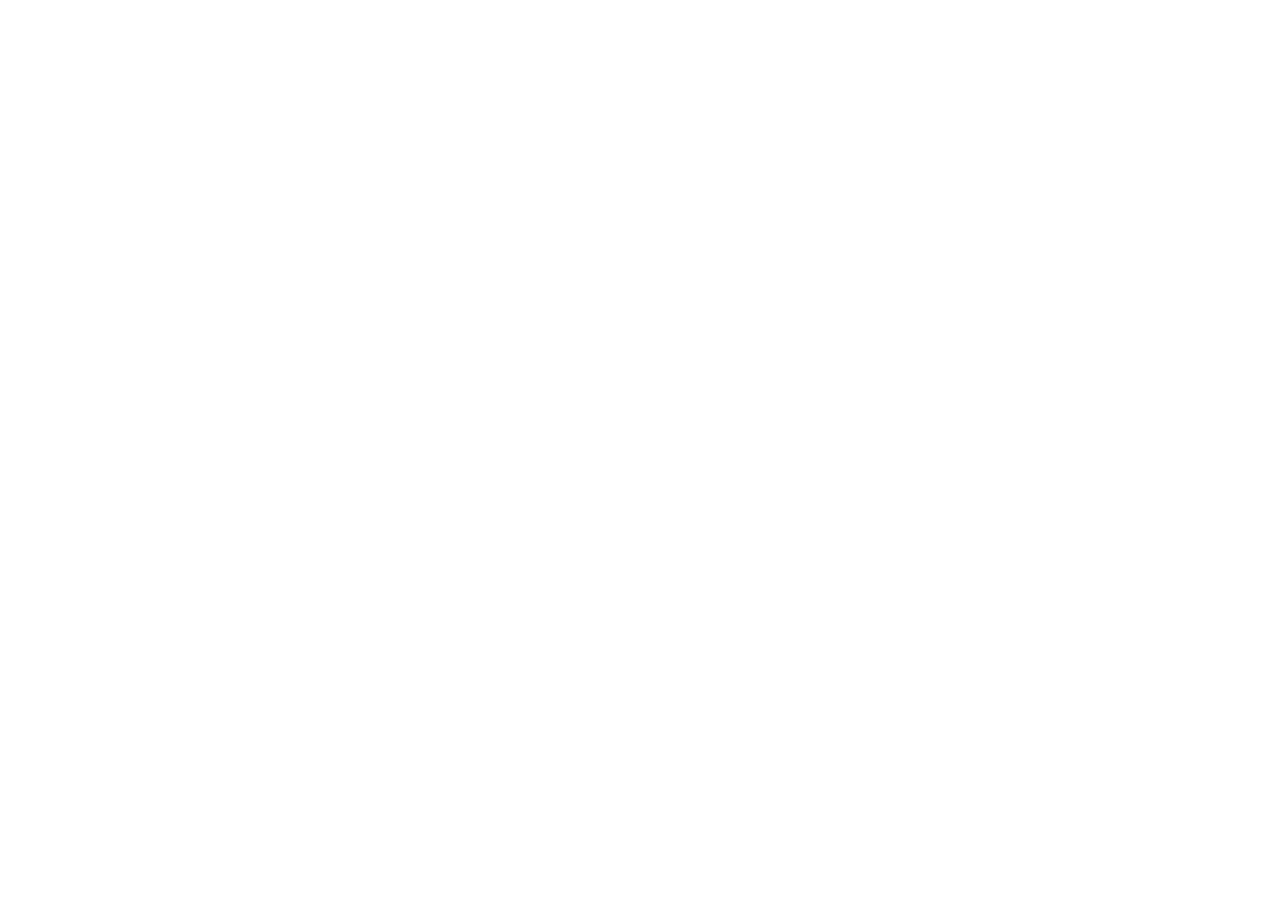
==== backstage-talks/index.html @ 86a78879 "Initial setup and Add Backstage Talks project structure" ====
<!doctype html>
<html lang="en">
  <head>
    <meta charset="UTF-8" />
    <meta name="viewport" content="width=device-width, initial-scale=1.0" />
    <title>Backstage Talks</title>
    <link rel="stylesheet" href="style.css" />
  </head>
  <body></body>
</html>
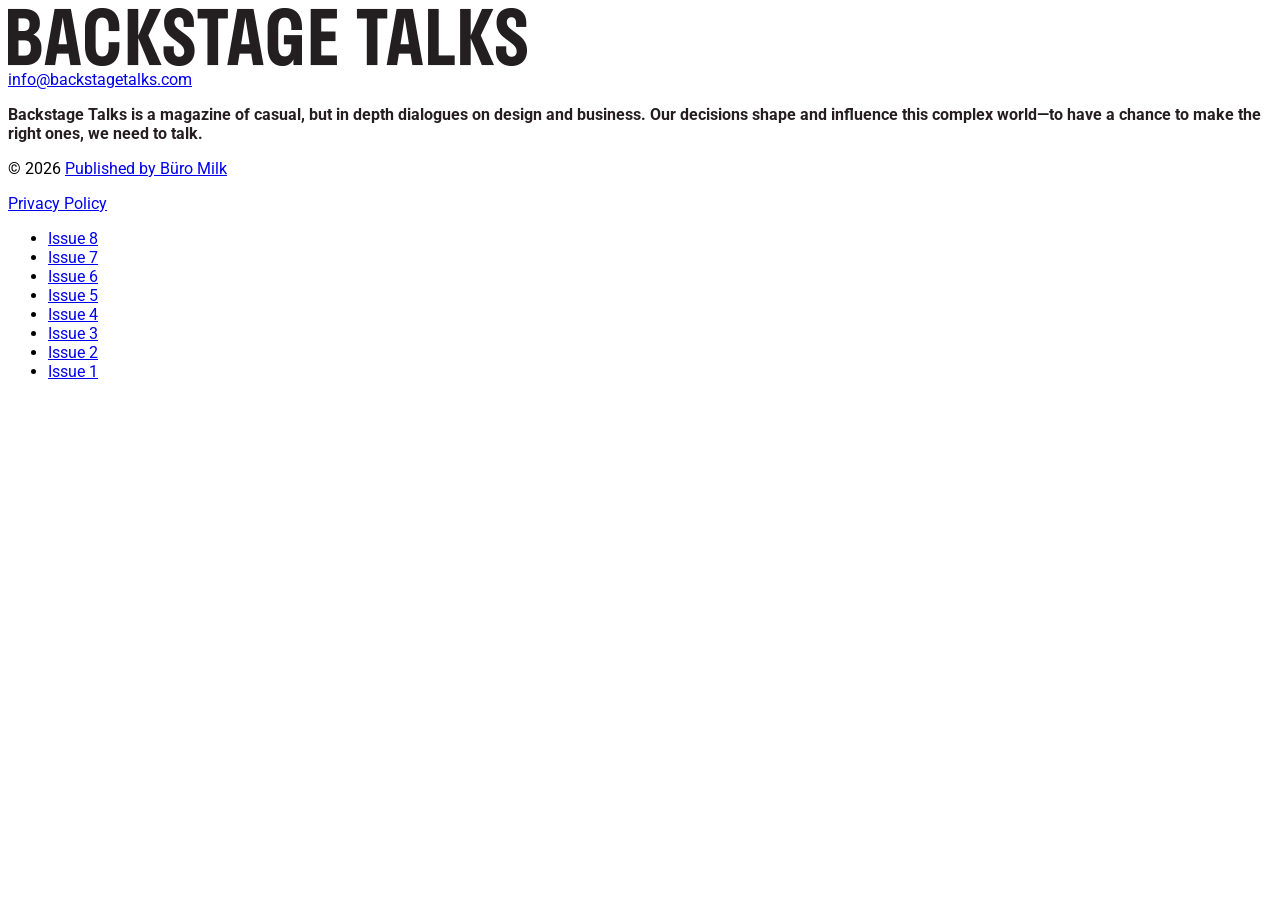
==== commit baa9baee: "Initial content and structure" ====
--- a/backstage-talks/index.html
+++ b/backstage-talks/index.html
@@ -3,8 +3,39 @@
   <head>
     <meta charset="UTF-8" />
     <meta name="viewport" content="width=device-width, initial-scale=1.0" />
+    <link rel="preconnect" href="https://fonts.googleapis.com" />
+    <link rel="preconnect" href="https://fonts.gstatic.com" crossorigin />
+    <link
+      href="https://fonts.googleapis.com/css2?family=Roboto:ital,wght@0,100..900;1,100..900&display=swap"
+      rel="stylesheet"
+    />
     <title>Backstage Talks</title>
     <link rel="stylesheet" href="style.css" />
   </head>
-  <body></body>
+  <body>
+    <div>
+      <img src="backstage-talks-logo.png" alt="logo" />
+    </div>
+
+    <a href="#">info@backstagetalks.com</a>
+
+    <p class="main-text">
+      Backstage Talks is a magazine of casual, but in depth dialogues on design
+      and business. Our decisions shape and influence this complex world—to have
+      a chance to make the right ones, we need to talk.
+    </p>
+    <p class="copyright">&copy 2026 <a href="#">Published by Büro Milk</a></p>
+    <a href="#" class="privacy-policy">Privacy Policy</a>
+
+    <ul class="menu">
+      <li><a href="#">Issue 8</a></li>
+      <li><a href="#">Issue 7</a></li>
+      <li><a href="#">Issue 6</a></li>
+      <li><a href="#">Issue 5</a></li>
+      <li><a href="#">Issue 4</a></li>
+      <li><a href="#">Issue 3</a></li>
+      <li><a href="#">Issue 2</a></li>
+      <li><a href="#">Issue 1</a></li>
+    </ul>
+  </body>
 </html>
--- a/backstage-talks/style.css
+++ b/backstage-talks/style.css
@@ -0,0 +1,12 @@
+* {
+  box-sizing: border-box;
+}
+
+body {
+  font-family: Roboto, sans-serif;
+}
+
+.main-text {
+  font-weight: bold;
+  color: #251d20;
+}
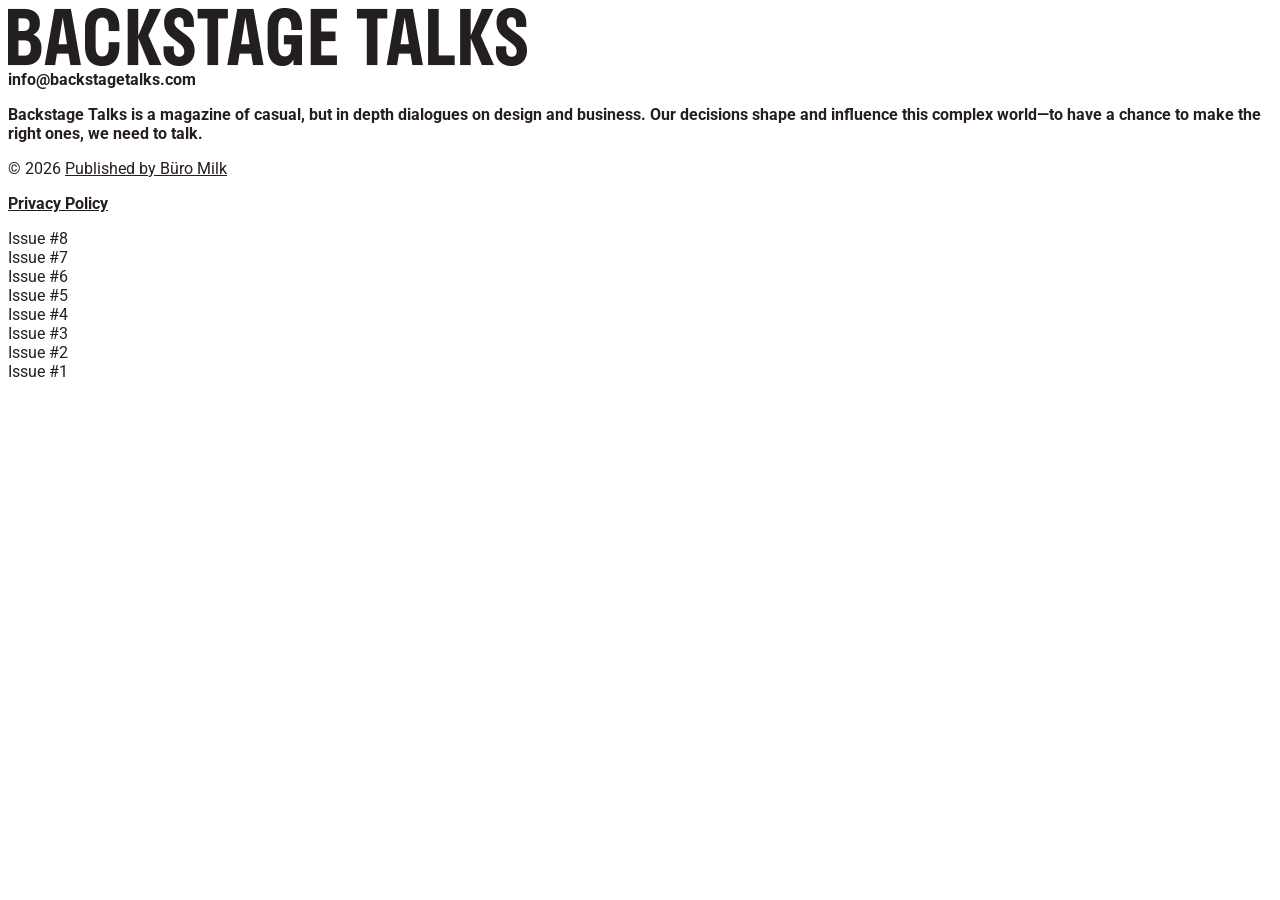
==== commit ca65ff16: "Add base styling and link interactions" ====
--- a/backstage-talks/index.html
+++ b/backstage-talks/index.html
@@ -14,28 +14,30 @@
   </head>
   <body>
     <div>
-      <img src="backstage-talks-logo.png" alt="logo" />
+      <img src="images/backstage-talks-logo.png" alt="logo" />
     </div>
 
-    <a href="#">info@backstagetalks.com</a>
+    <a class="contact-link" href="#">info@backstagetalks.com</a>
 
     <p class="main-text">
       Backstage Talks is a magazine of casual, but in depth dialogues on design
       and business. Our decisions shape and influence this complex world—to have
       a chance to make the right ones, we need to talk.
     </p>
-    <p class="copyright">&copy 2026 <a href="#">Published by Büro Milk</a></p>
+    <p class="copyright">
+      &copy 2026 <a class="publisher-link" href="#">Published by Büro Milk</a>
+    </p>
     <a href="#" class="privacy-policy">Privacy Policy</a>
 
     <ul class="menu">
-      <li><a href="#">Issue 8</a></li>
-      <li><a href="#">Issue 7</a></li>
-      <li><a href="#">Issue 6</a></li>
-      <li><a href="#">Issue 5</a></li>
-      <li><a href="#">Issue 4</a></li>
-      <li><a href="#">Issue 3</a></li>
-      <li><a href="#">Issue 2</a></li>
-      <li><a href="#">Issue 1</a></li>
+      <li><a class="menu-link" href="#">Issue #8</a></li>
+      <li><a class="menu-link" href="#">Issue #7</a></li>
+      <li><a class="menu-link" href="#">Issue #6</a></li>
+      <li><a class="menu-link" href="#">Issue #5</a></li>
+      <li><a class="menu-link" href="#">Issue #4</a></li>
+      <li><a class="menu-link" href="#">Issue #3</a></li>
+      <li><a class="menu-link" href="#">Issue #2</a></li>
+      <li><a class="menu-link" href="#">Issue #1</a></li>
     </ul>
   </body>
 </html>
--- a/backstage-talks/style.css
+++ b/backstage-talks/style.css
@@ -10,3 +10,35 @@
   font-weight: bold;
   color: #251d20;
 }
+
+.copyright,
+.publisher-link {
+  color: #251d20;
+}
+
+.privacy-policy,
+.contact-link {
+  color: #251d20;
+  font-weight: bold;
+}
+
+.menu {
+  list-style: none;
+  padding: 0;
+}
+
+.menu-link,
+.contact-link {
+  color: #251d20;
+  text-decoration: none;
+}
+
+.menu-link:hover,
+.contact-link:hover {
+  text-decoration: underline;
+}
+
+.publisher-link:hover,
+.privacy-policy:hover {
+  text-decoration: none;
+}
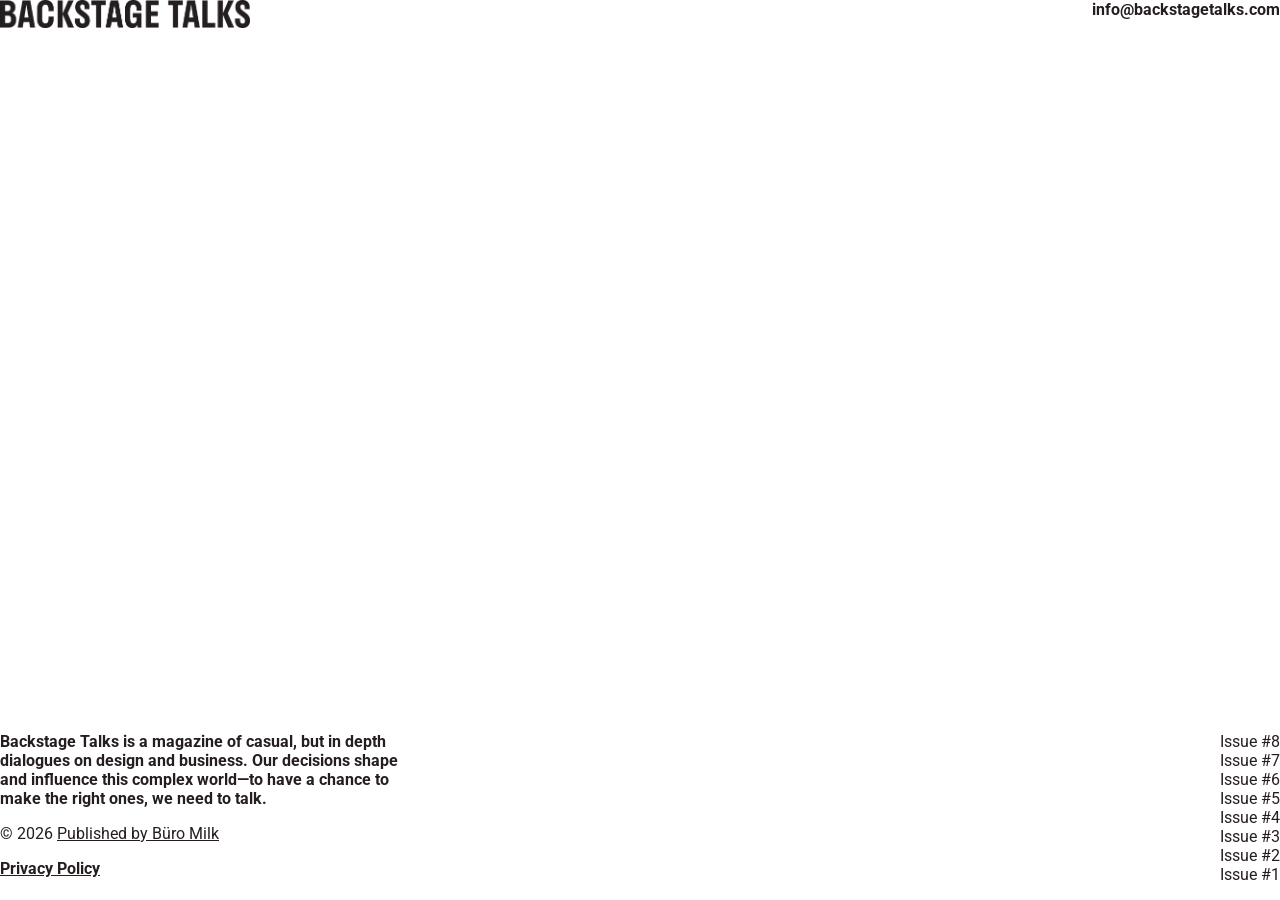
==== commit c2ffb97f: "Set up grid layout structure" ====
--- a/backstage-talks/index.html
+++ b/backstage-talks/index.html
@@ -13,31 +13,36 @@
     <link rel="stylesheet" href="style.css" />
   </head>
   <body>
-    <div>
-      <img src="images/backstage-talks-logo.png" alt="logo" />
+    <div class="grid-wrapper">
+      <div>
+        <img src="images/backstage-talks-logo.png" alt="Backstage Talks logo" />
+      </div>
+
+      <a class="contact-link" href="#">info@backstagetalks.com</a>
+
+      <div class="info-corner">
+        <p class="main-text">
+          Backstage Talks is a magazine of casual, but in depth dialogues on
+          design and business. Our decisions shape and influence this complex
+          world—to have a chance to make the right ones, we need to talk.
+        </p>
+        <p class="copyright">
+          &copy 2026
+          <a class="publisher-link" href="#">Published by Büro Milk</a>
+        </p>
+        <a href="#" class="privacy-policy">Privacy Policy</a>
+      </div>
+
+      <ul class="menu">
+        <li><a class="menu-link" href="#">Issue #8</a></li>
+        <li><a class="menu-link" href="#">Issue #7</a></li>
+        <li><a class="menu-link" href="#">Issue #6</a></li>
+        <li><a class="menu-link" href="#">Issue #5</a></li>
+        <li><a class="menu-link" href="#">Issue #4</a></li>
+        <li><a class="menu-link" href="#">Issue #3</a></li>
+        <li><a class="menu-link" href="#">Issue #2</a></li>
+        <li><a class="menu-link" href="#">Issue #1</a></li>
+      </ul>
     </div>
-
-    <a class="contact-link" href="#">info@backstagetalks.com</a>
-
-    <p class="main-text">
-      Backstage Talks is a magazine of casual, but in depth dialogues on design
-      and business. Our decisions shape and influence this complex world—to have
-      a chance to make the right ones, we need to talk.
-    </p>
-    <p class="copyright">
-      &copy 2026 <a class="publisher-link" href="#">Published by Büro Milk</a>
-    </p>
-    <a href="#" class="privacy-policy">Privacy Policy</a>
-
-    <ul class="menu">
-      <li><a class="menu-link" href="#">Issue #8</a></li>
-      <li><a class="menu-link" href="#">Issue #7</a></li>
-      <li><a class="menu-link" href="#">Issue #6</a></li>
-      <li><a class="menu-link" href="#">Issue #5</a></li>
-      <li><a class="menu-link" href="#">Issue #4</a></li>
-      <li><a class="menu-link" href="#">Issue #3</a></li>
-      <li><a class="menu-link" href="#">Issue #2</a></li>
-      <li><a class="menu-link" href="#">Issue #1</a></li>
-    </ul>
   </body>
 </html>
--- a/backstage-talks/style.css
+++ b/backstage-talks/style.css
@@ -4,11 +4,30 @@
 
 body {
   font-family: Roboto, sans-serif;
+  margin: 0;
+}
+
+.grid-wrapper {
+  min-height: 100vh;
+  display: grid;
+  grid-template-columns: auto auto;
+  grid-template-rows: auto auto;
+  justify-content: space-between;
+  align-content: space-between;
+}
+
+.menu {
+  justify-self: end;
+}
+
+img {
+  width: 250px;
 }
 
 .main-text {
   font-weight: bold;
   color: #251d20;
+  max-width: 420px;
 }
 
 .copyright,
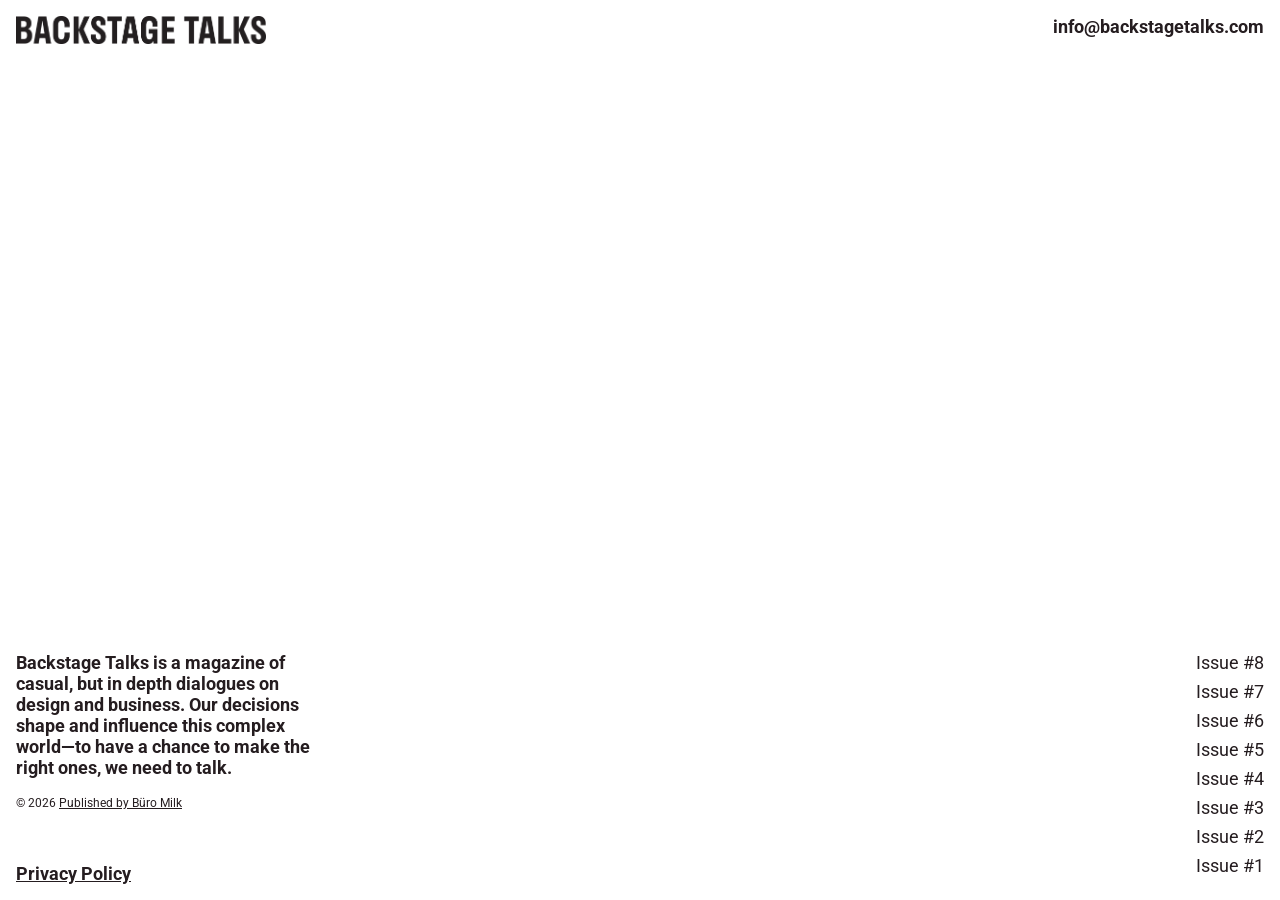
==== commit fc123da4: "Refine layout and typography" ====
--- a/backstage-talks/index.html
+++ b/backstage-talks/index.html
@@ -21,15 +21,18 @@
       <a class="contact-link" href="#">info@backstagetalks.com</a>
 
       <div class="info-corner">
-        <p class="main-text">
-          Backstage Talks is a magazine of casual, but in depth dialogues on
-          design and business. Our decisions shape and influence this complex
-          world—to have a chance to make the right ones, we need to talk.
-        </p>
-        <p class="copyright">
-          &copy 2026
-          <a class="publisher-link" href="#">Published by Büro Milk</a>
-        </p>
+        <div>
+          <p class="main-text">
+            Backstage Talks is a magazine of casual, but in depth dialogues on
+            design and business. Our decisions shape and influence this complex
+            world—to have a chance to make the right ones, we need to talk.
+          </p>
+          <p class="copyright">
+            &copy 2026
+            <a class="publisher-link" href="#">Published by Büro Milk</a>
+          </p>
+        </div>
+
         <a href="#" class="privacy-policy">Privacy Policy</a>
       </div>
 
--- a/backstage-talks/style.css
+++ b/backstage-talks/style.css
@@ -5,10 +5,12 @@
 body {
   font-family: Roboto, sans-serif;
   margin: 0;
+  font-size: 18px;
 }
 
 .grid-wrapper {
   min-height: 100vh;
+  padding: 16px;
   display: grid;
   grid-template-columns: auto auto;
   grid-template-rows: auto auto;
@@ -27,12 +29,13 @@
 .main-text {
   font-weight: bold;
   color: #251d20;
-  max-width: 420px;
+  max-width: 300px;
 }
 
 .copyright,
 .publisher-link {
   color: #251d20;
+  font-size: 12px;
 }
 
 .privacy-policy,
@@ -44,6 +47,14 @@
 .menu {
   list-style: none;
   padding: 0;
+}
+
+li {
+  margin-bottom: 8px;
+}
+
+ul:last-child {
+  margin-bottom: 0;
 }
 
 .menu-link,
@@ -61,3 +72,10 @@
 .privacy-policy:hover {
   text-decoration: none;
 }
+
+.info-corner {
+  display: flex;
+  flex-direction: column;
+  justify-content: space-between;
+  height: 100%;
+}
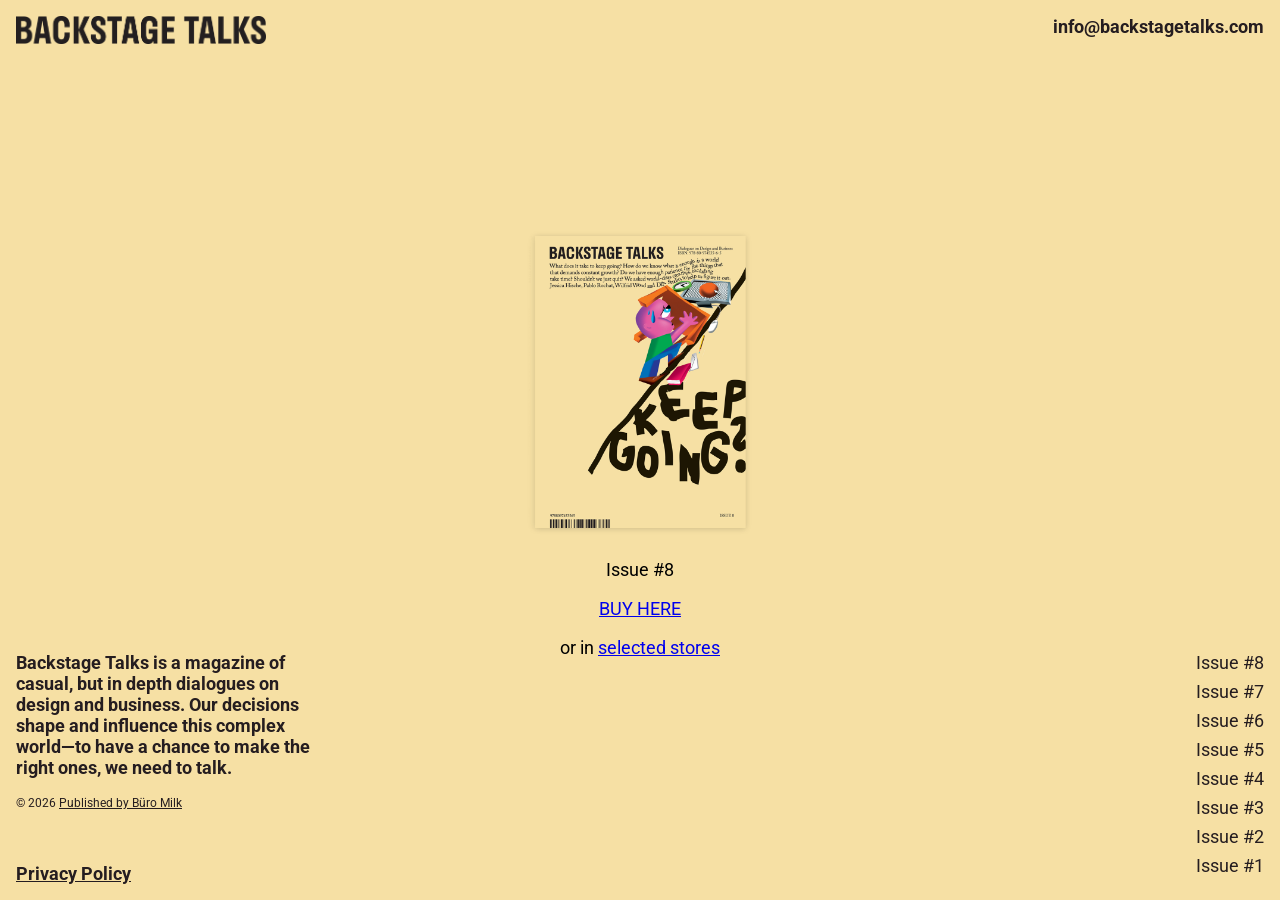
==== commit d2b6bf5d: "Add scrollable issue sections" ====
--- a/backstage-talks/index.html
+++ b/backstage-talks/index.html
@@ -47,5 +47,102 @@
         <li><a class="menu-link" href="#">Issue #1</a></li>
       </ul>
     </div>
+
+    <div class="issue-scroller">
+      <div class="issue issue--8">
+        <img
+          src="/backstage-talks/images/backstagetalks_cover_issue_8.png"
+          alt="Backstage Talks issue 8"
+        />
+        <p class="issue-number">Issue #8</p>
+        <a href="#" class="buy-link">BUY HERE</a>
+        <p class="stores-text">
+          or in <a href="#" class="stores-link">selected stores</a>
+        </p>
+      </div>
+      <div class="issue issue--7">
+        <img
+          src="/backstage-talks/images/backstagetalks_cover_issue_7.png"
+          alt="Backstage Talks issue 8"
+        />
+        <p class="issue-number">Issue #7</p>
+        <a href="#" class="buy-link">BUY HERE</a>
+        <p class="stores-text">
+          or in <a href="#" class="stores-link">selected stores</a>
+        </p>
+      </div>
+
+      <div class="issue issue--6">
+        <img
+          src="/backstage-talks/images/backstagetalks_cover_issue_6.png"
+          alt="Backstage Talks issue 8"
+        />
+        <p class="issue-number">Issue #6</p>
+        <a href="#" class="buy-link">BUY HERE</a>
+        <p class="stores-text">
+          or in <a href="#" class="stores-link">selected stores</a>
+        </p>
+      </div>
+
+      <div class="issue issue--5">
+        <img
+          src="/backstage-talks/images/backstagetalks_cover_issue_5.png"
+          alt="Backstage Talks issue 8"
+        />
+        <p class="issue-number">Issue #5</p>
+        <a href="#" class="buy-link">BUY HERE</a>
+        <p class="stores-text">
+          or in <a href="#" class="stores-link">selected stores</a>
+        </p>
+      </div>
+
+      <div class="issue issue--4">
+        <img
+          src="/backstage-talks/images/backstagetalks_cover_issue_4.png"
+          alt="Backstage Talks issue 8"
+        />
+        <p class="issue-number">Issue #4</p>
+        <a href="#" class="buy-link">BUY HERE</a>
+        <p class="stores-text">
+          or in <a href="#" class="stores-link">selected stores</a>
+        </p>
+      </div>
+
+      <div class="issue issue--3">
+        <img
+          src="/backstage-talks/images/backstagetalks_cover_issue_3.png"
+          alt="Backstage Talks issue 8"
+        />
+        <p class="issue-number">Issue #3</p>
+        <a href="#" class="buy-link">BUY HERE</a>
+        <p class="stores-text">
+          or in <a href="#" class="stores-link">selected stores</a>
+        </p>
+      </div>
+
+      <div class="issue issue--2">
+        <img
+          src="/backstage-talks/images/backstagetalks_cover_issue_2.png"
+          alt="Backstage Talks issue 8"
+        />
+        <p class="issue-number">Issue #2</p>
+        <a href="#" class="buy-link">BUY HERE</a>
+        <p class="stores-text">
+          or in <a href="#" class="stores-link">selected stores</a>
+        </p>
+      </div>
+
+      <div class="issue issue--1">
+        <img
+          src="/backstage-talks/images/backstagetalks_cover_issue_1.png"
+          alt="Backstage Talks issue 8"
+        />
+        <p class="issue-number">Issue #1</p>
+        <a href="#" class="buy-link">BUY HERE</a>
+        <p class="stores-text">
+          or in <a href="#" class="stores-link">selected stores</a>
+        </p>
+      </div>
+    </div>
   </body>
 </html>
--- a/backstage-talks/style.css
+++ b/backstage-talks/style.css
@@ -9,6 +9,9 @@
 }
 
 .grid-wrapper {
+  position: fixed;
+  inset: 0;
+  pointer-events: none;
   min-height: 100vh;
   padding: 16px;
   display: grid;
@@ -79,3 +82,50 @@
   justify-content: space-between;
   height: 100%;
 }
+
+.issue-scroller {
+  height: 100vh;
+  overflow-y: scroll;
+  scroll-snap-type: y mandatory;
+}
+
+.issue {
+  display: flex;
+  flex-direction: column;
+  justify-content: center;
+  align-items: center;
+  height: 100vh;
+  scroll-snap-align: start;
+}
+
+.issue--8 {
+  background-color: #f6e0a4;
+}
+
+.issue--7 {
+  background-color: #ff608c;
+}
+
+.issue--6 {
+  background-color: #ffffff;
+}
+
+.issue--5 {
+  background-color: #02c1b5;
+}
+
+.issue--4 {
+  background-color: #ff651a;
+}
+
+.issue--3 {
+  background-color: #ffbe00;
+}
+
+.issue--2 {
+  background-color: #1d3fbb;
+}
+
+.issue--1 {
+  background-color: #e30512;
+}
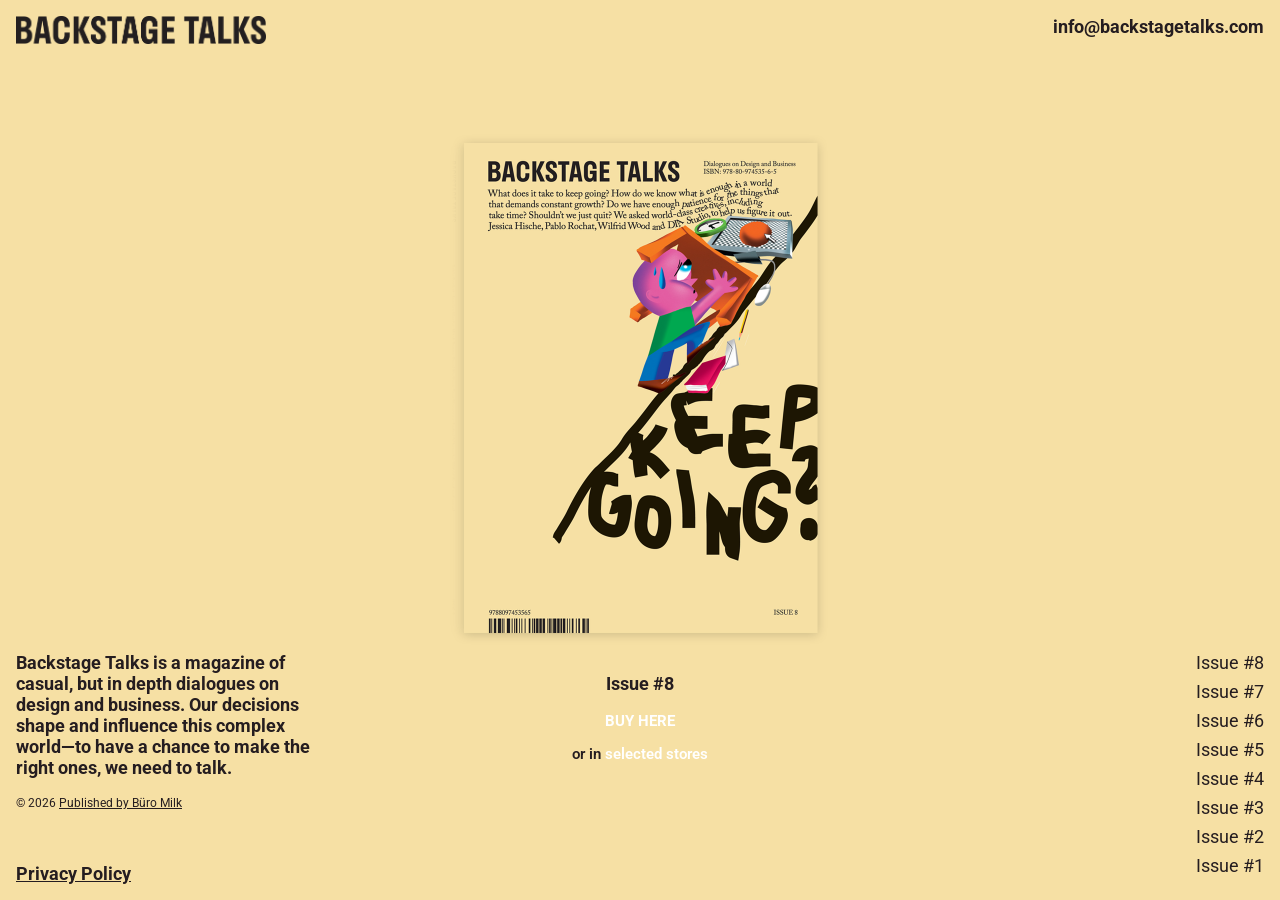
==== commit b27286de: "Refine issue image sizing" ====
--- a/backstage-talks/index.html
+++ b/backstage-talks/index.html
@@ -14,7 +14,7 @@
   </head>
   <body>
     <div class="grid-wrapper">
-      <div>
+      <div class="logo">
         <img src="images/backstage-talks-logo.png" alt="Backstage Talks logo" />
       </div>
 
--- a/backstage-talks/style.css
+++ b/backstage-talks/style.css
@@ -25,7 +25,7 @@
   justify-self: end;
 }
 
-img {
+.logo img {
   width: 250px;
 }
 
@@ -67,7 +67,9 @@
 }
 
 .menu-link:hover,
-.contact-link:hover {
+.contact-link:hover,
+.buy-link:hover,
+.stores-link:hover {
   text-decoration: underline;
 }
 
@@ -129,3 +131,34 @@
 .issue--1 {
   background-color: #e30512;
 }
+
+.issue-number {
+  color: #251d20;
+  font-weight: bold;
+}
+
+.buy-link,
+.stores-link {
+  font-size: 15px;
+  font-weight: bold;
+  text-decoration: none;
+  color: #ffffff;
+}
+
+.issue--6 a {
+  color: #ff608c;
+}
+
+.stores-text,
+.stores-link {
+  font-weight: 600;
+}
+
+.stores-text {
+  color: #251d20;
+  font-size: 15px;
+}
+
+.issue img {
+  width: 420px;
+}
